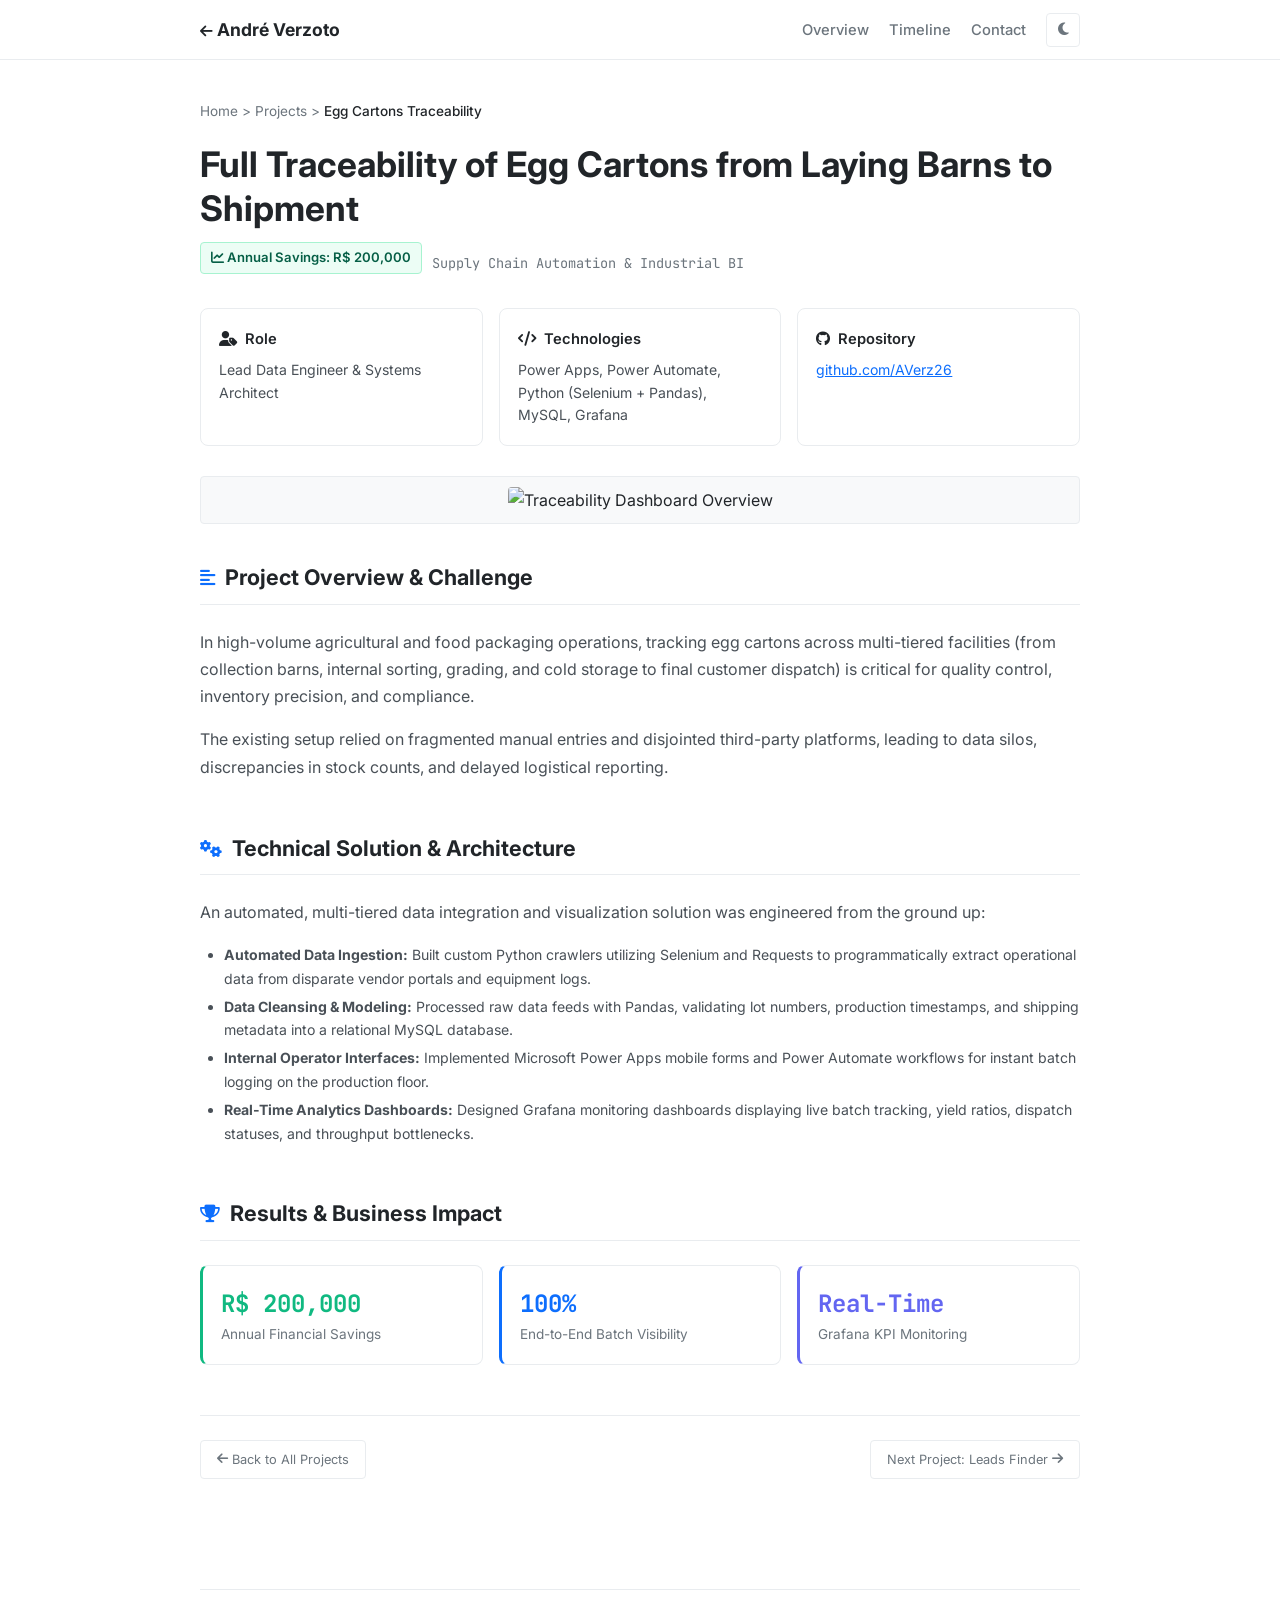
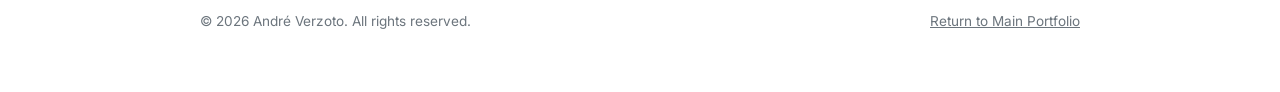
==== projects/egg-carton-traceability.html @ 43ec4550 "Add files via upload" ====
<!DOCTYPE html>
<html lang="en" data-theme="light">
<head>
  <meta charset="UTF-8" />
  <meta name="viewport" content="width=device-width, initial-scale=1.0" />
  
  <title>Egg Cartons Traceability System | André Verzoto</title>
  <meta name="description" content="Case study on the end-to-end supply chain traceability system delivering R$ 200,000 annual savings." />
  <meta name="author" content="André Verzoto" />

  <link rel="preconnect" href="https://fonts.googleapis.com" />
  <link rel="preconnect" href="https://fonts.gstatic.com" crossorigin />
  <link href="https://fonts.googleapis.com/css2?family=Inter:wght@300;400;500;600;700&family=JetBrains+Mono:wght@400;500&display=swap" rel="stylesheet" />
  <link rel="stylesheet" href="https://cdnjs.cloudflare.com/ajax/libs/font-awesome/6.5.1/css/all.min.css" />

  <link rel="stylesheet" href="../style.css" />
</head>
<body>

  <!-- Top Navigation Bar -->
  <nav class="navbar">
    <div class="container nav-inner">
      <a href="../index.html" class="nav-brand">
        <i class="fas fa-arrow-left" style="font-size: 0.9rem;"></i>
        <span>André Verzoto</span>
      </a>

      <ul class="nav-links">
        <li><a href="../index.html" class="nav-link">Overview</a></li>
        <li><a href="../index.html#experience" class="nav-link">Timeline</a></li>
        <li><a href="../index.html#contact" class="nav-link">Contact</a></li>
        <li>
          <button id="theme-toggle" class="theme-toggle-btn" aria-label="Toggle theme" title="Toggle dark/light mode">
            <i class="fas fa-moon"></i>
          </button>
        </li>
      </ul>
    </div>
  </nav>

  <div class="container">

    <article style="padding: 30px 0 60px;">
      
      <!-- Breadcrumb -->
      <div style="font-size: 0.85rem; color: var(--text-muted); margin-bottom: 20px;">
        <a href="../index.html" style="color: inherit; text-decoration: none;">Home</a> &gt; 
        <a href="../index.html#experience" style="color: inherit; text-decoration: none;">Projects</a> &gt; 
        <span style="color: var(--text-main); font-weight: 500;">Egg Cartons Traceability</span>
      </div>

      <!-- Title & Headline -->
      <h1 style="font-size: 2.2rem; font-weight: 700; line-height: 1.25; margin-bottom: 12px; color: var(--text-main);">
        Full Traceability of Egg Cartons from Laying Barns to Shipment
      </h1>

      <div style="display: flex; flex-wrap: wrap; gap: 10px; align-items: center; margin-bottom: 24px;">
        <div class="project-highlight-badge">
          <i class="fas fa-chart-line"></i> Annual Savings: R$ 200,000
        </div>
        <span style="font-size: 0.85rem; color: var(--text-muted); font-family: var(--font-mono);">
          Supply Chain Automation & Industrial BI
        </span>
      </div>

      <!-- Project Metadata Grid -->
      <div class="skills-container" style="margin-bottom: 30px;">
        <div class="skill-box">
          <div class="skill-box-title"><i class="fas fa-user-tag"></i> Role</div>
          <div class="skill-box-desc">Lead Data Engineer & Systems Architect</div>
        </div>
        <div class="skill-box">
          <div class="skill-box-title"><i class="fas fa-code"></i> Technologies</div>
          <div class="skill-box-desc">Power Apps, Power Automate, Python (Selenium + Pandas), MySQL, Grafana</div>
        </div>
        <div class="skill-box">
          <div class="skill-box-title"><i class="fab fa-github"></i> Repository</div>
          <div class="skill-box-desc">
            <a href="https://github.com/AVerz26" target="_blank" rel="noopener noreferrer" style="color: var(--primary-color); text-decoration: underline;">github.com/AVerz26</a>
          </div>
        </div>
      </div>

      <!-- Primary Screenshot -->
      <div class="project-img-container" style="margin-bottom: 36px;">
        <img src="https://raw.githubusercontent.com/AVerz26/AVerz26/main/Captura%20de%20tela%202025-08-26%20163755.png" alt="Traceability Dashboard Overview" class="project-img-preview" />
      </div>

      <!-- Section: Executive Summary -->
      <section class="section">
        <h2 class="section-title"><i class="fas fa-align-left"></i> Project Overview & Challenge</h2>
        <p style="color: var(--text-secondary); line-height: 1.7; margin-bottom: 16px;">
          In high-volume agricultural and food packaging operations, tracking egg cartons across multi-tiered facilities (from collection barns, internal sorting, grading, and cold storage to final customer dispatch) is critical for quality control, inventory precision, and compliance.
        </p>
        <p style="color: var(--text-secondary); line-height: 1.7;">
          The existing setup relied on fragmented manual entries and disjointed third-party platforms, leading to data silos, discrepancies in stock counts, and delayed logistical reporting.
        </p>
      </section>

      <!-- Section: Solution & Architecture -->
      <section class="section">
        <h2 class="section-title"><i class="fas fa-cogs"></i> Technical Solution & Architecture</h2>
        <p style="color: var(--text-secondary); line-height: 1.7; margin-bottom: 16px;">
          An automated, multi-tiered data integration and visualization solution was engineered from the ground up:
        </p>
        <ul class="project-bullets" style="margin-left: 24px; color: var(--text-secondary); line-height: 1.7;">
          <li><strong>Automated Data Ingestion:</strong> Built custom Python crawlers utilizing Selenium and Requests to programmatically extract operational data from disparate vendor portals and equipment logs.</li>
          <li><strong>Data Cleansing & Modeling:</strong> Processed raw data feeds with Pandas, validating lot numbers, production timestamps, and shipping metadata into a relational MySQL database.</li>
          <li><strong>Internal Operator Interfaces:</strong> Implemented Microsoft Power Apps mobile forms and Power Automate workflows for instant batch logging on the production floor.</li>
          <li><strong>Real-Time Analytics Dashboards:</strong> Designed Grafana monitoring dashboards displaying live batch tracking, yield ratios, dispatch statuses, and throughput bottlenecks.</li>
        </ul>
      </section>

      <!-- Section: Measurable Business Impact -->
      <section class="section">
        <h2 class="section-title"><i class="fas fa-trophy"></i> Results & Business Impact</h2>
        <div class="skills-container" style="grid-template-columns: repeat(auto-fit, minmax(200px, 1fr));">
          <div class="skill-box" style="border-left: 3px solid #10b981;">
            <div style="font-size: 1.5rem; font-weight: 700; color: #10b981; font-family: var(--font-mono);">R$ 200,000</div>
            <div style="font-size: 0.85rem; color: var(--text-muted);">Annual Financial Savings</div>
          </div>
          <div class="skill-box" style="border-left: 3px solid var(--primary-color);">
            <div style="font-size: 1.5rem; font-weight: 700; color: var(--primary-color); font-family: var(--font-mono);">100%</div>
            <div style="font-size: 0.85rem; color: var(--text-muted);">End-to-End Batch Visibility</div>
          </div>
          <div class="skill-box" style="border-left: 3px solid #6366f1;">
            <div style="font-size: 1.5rem; font-weight: 700; color: #6366f1; font-family: var(--font-mono);">Real-Time</div>
            <div style="font-size: 0.85rem; color: var(--text-muted);">Grafana KPI Monitoring</div>
          </div>
        </div>
      </section>

      <!-- Navigation Footer Back -->
      <div style="margin-top: 40px; padding-top: 24px; border-top: 1px solid var(--border-color); display: flex; justify-content: space-between; align-items: center;">
        <a href="../index.html#experience" class="unit-link" style="padding: 8px 16px;">
          <i class="fas fa-arrow-left"></i> Back to All Projects
        </a>
        <a href="streamlit-leads-finder.html" class="unit-link" style="padding: 8px 16px;">
          Next Project: Leads Finder <i class="fas fa-arrow-right"></i>
        </a>
      </div>

    </article>

    <!-- Footer -->
    <footer class="footer">
      <div>&copy; 2026 André Verzoto. All rights reserved.</div>
      <div><a href="../index.html" style="color: inherit; text-decoration: underline;">Return to Main Portfolio</a></div>
    </footer>

  </div>

  <div id="toast" class="toast-msg">Email copied</div>

  <script src="../script.js"></script>
</body>
</html>
---- style.css ----
@import url('https://fonts.googleapis.com/css2?family=Inter:wght@300;400;500;600;700&family=JetBrains+Mono:wght@400;500&display=swap');
@import url('https://cdn.jsdelivr.net/gh/jpswalsh/academicons@1/css/academicons.min.css');

:root {
  --font-sans: 'Inter', -apple-system, BlinkMacSystemFont, 'Segoe UI', Roboto, Helvetica, Arial, sans-serif;
  --font-mono: 'JetBrains Mono', monospace;

  /* Modern Clean Light Theme */
  --bg-body: #ffffff;
  --bg-surface: #ffffff;
  --bg-subtle: #f8f9fa;
  --bg-card: #ffffff;
  --border-color: #e9ecef;
  --border-strong: #dee2e6;

  --text-main: #212529;
  --text-muted: #6c757d;
  --text-secondary: #495057;

  --primary-color: #0d6efd;
  --primary-hover: #0b5ed7;
  --badge-bg: #eef2ff;
  --badge-text: #3730a3;
  --badge-border: #e0e7ff;
  --highlight-badge: #ecfdf5;
  --highlight-text: #065f46;
  --highlight-border: #a7f3d0;

  --success-bg: #d1fae5;
  --success-text: #065f46;
  --success-border: #6ee7b7;

  --nav-bg: rgba(255, 255, 255, 0.95);
  --timeline-line: #dee2e6;
  --timeline-dot-border: #495057;
  --timeline-dot-bg: #ffffff;

  --shadow-card: 0 1px 3px rgba(0, 0, 0, 0.06);
  --radius-sm: 4px;
  --radius-md: 8px;
  --radius-lg: 12px;
}

[data-theme="dark"] {
  --bg-body: #121212;
  --bg-surface: #1e1e1e;
  --bg-subtle: #252525;
  --bg-card: #1e1e1e;
  --border-color: #2e2e2e;
  --border-strong: #3e3e3e;

  --text-main: #e0e0e0;
  --text-muted: #9e9e9e;
  --text-secondary: #cccccc;

  --primary-color: #5c93e8;
  --primary-hover: #7baaf7;
  --badge-bg: #1e293b;
  --badge-text: #93c5fd;
  --badge-border: #334155;
  --highlight-badge: #064e3b;
  --highlight-text: #6ee7b7;
  --highlight-border: #047857;

  --success-bg: #064e3b;
  --success-text: #a7f3d0;
  --success-border: #059669;

  --nav-bg: rgba(18, 18, 18, 0.95);
  --timeline-line: #333333;
  --timeline-dot-border: #757575;
  --timeline-dot-bg: #1e1e1e;

  --shadow-card: 0 1px 4px rgba(0, 0, 0, 0.3);
}

/* Reset & Base Setup */
*, *::before, *::after {
  box-sizing: border-box;
  margin: 0;
  padding: 0;
}

html {
  scroll-behavior: smooth;
  font-size: 16px;
}

body {
  font-family: var(--font-sans);
  background-color: var(--bg-body);
  color: var(--text-main);
  line-height: 1.65;
  -webkit-font-smoothing: antialiased;
  padding-top: 70px;
  padding-bottom: 60px;
}

.container {
  width: 100%;
  max-width: 920px;
  margin: 0 auto;
  padding: 0 20px;
}

/* Top Navigation Bar */
.navbar {
  position: fixed;
  top: 0;
  left: 0;
  width: 100%;
  height: 60px;
  background-color: var(--nav-bg);
  border-bottom: 1px solid var(--border-color);
  backdrop-filter: blur(8px);
  -webkit-backdrop-filter: blur(8px);
  z-index: 1000;
}

.nav-inner {
  display: flex;
  justify-content: space-between;
  align-items: center;
  height: 100%;
}

.nav-brand {
  font-weight: 700;
  font-size: 1.1rem;
  color: var(--text-main);
  text-decoration: none;
}

.nav-links {
  display: flex;
  align-items: center;
  list-style: none;
  gap: 20px;
}

.nav-link {
  color: var(--text-muted);
  text-decoration: none;
  font-size: 0.92rem;
  font-weight: 500;
}

.nav-link:hover, .nav-link.active {
  color: var(--text-main);
}

.theme-toggle-btn {
  background: none;
  border: 1px solid var(--border-color);
  color: var(--text-muted);
  width: 34px;
  height: 34px;
  border-radius: var(--radius-sm);
  display: flex;
  align-items: center;
  justify-content: center;
  cursor: pointer;
  font-size: 0.9rem;
}

.theme-toggle-btn:hover {
  color: var(--text-main);
  border-color: var(--border-strong);
}

/* Profile / Hero Section */
.profile-section {
  padding: 40px 0 30px;
  border-bottom: 1px solid var(--border-color);
  margin-bottom: 40px;
}

.profile-layout {
  display: flex;
  align-items: flex-start;
  justify-content: space-between;
  gap: 36px;
}

.profile-text {
  flex: 1;
}

.profile-name {
  font-size: 2.2rem;
  font-weight: 700;
  color: var(--text-main);
  line-height: 1.2;
  margin-bottom: 6px;
}

.profile-headline {
  font-size: 1.05rem;
  color: var(--text-muted);
  font-weight: 500;
  margin-bottom: 18px;
}

.profile-bio {
  font-size: 0.98rem;
  color: var(--text-secondary);
  line-height: 1.7;
  margin-bottom: 22px;
}

.profile-sidebar {
  display: flex;
  flex-direction: column;
  align-items: center;
  width: 160px;
  flex-shrink: 0;
}

.profile-avatar {
  width: 130px;
  height: 130px;
  border-radius: 50%;
  object-fit: cover;
  border: 2px solid var(--border-color);
  background-color: var(--bg-subtle);
  margin-bottom: 14px;
  aspect-ratio: 1 / 1;
}

.social-icons-row {
  display: flex;
  flex-wrap: wrap;
  gap: 8px;
  justify-content: center;
}

.social-icon-btn {
  width: 32px;
  height: 32px;
  border-radius: var(--radius-sm);
  background: var(--bg-subtle);
  border: 1px solid var(--border-color);
  color: var(--text-secondary);
  display: flex;
  align-items: center;
  justify-content: center;
  text-decoration: none;
  font-size: 0.95rem;
}

.social-icon-btn:hover {
  color: var(--primary-color);
  border-color: var(--primary-color);
}

/* Quick Info Badges */
.quick-info-list {
  display: flex;
  flex-wrap: wrap;
  gap: 16px;
  font-size: 0.9rem;
  color: var(--text-muted);
}

.quick-info-item {
  display: inline-flex;
  align-items: center;
  gap: 6px;
}

.quick-info-item a {
  color: var(--text-secondary);
  text-decoration: none;
  font-weight: 500;
}

.quick-info-item a:hover {
  color: var(--primary-color);
  text-decoration: underline;
}

/* Section Common Styling */
.section {
  margin-bottom: 50px;
}

.section-title {
  font-size: 1.35rem;
  font-weight: 700;
  color: var(--text-main);
  margin-bottom: 24px;
  padding-bottom: 8px;
  border-bottom: 1px solid var(--border-color);
  display: flex;
  align-items: center;
  gap: 10px;
}

.section-title i {
  font-size: 1.1rem;
  color: var(--primary-color);
}

/* Timeline Components */
.timeline-container {
  position: relative;
  padding-left: 28px;
}

.timeline-container::before {
  content: '';
  position: absolute;
  top: 8px;
  bottom: 8px;
  left: 6px;
  width: 2px;
  background-color: var(--timeline-line);
}

.timeline-entry {
  position: relative;
  margin-bottom: 40px;
}

.timeline-entry:last-child {
  margin-bottom: 0;
}

.timeline-marker {
  position: absolute;
  left: -28px;
  top: 6px;
  width: 14px;
  height: 14px;
  border-radius: 50%;
  background-color: var(--timeline-dot-bg);
  border: 2.5px solid var(--timeline-dot-border);
}

.timeline-entry:hover .timeline-marker {
  border-color: var(--primary-color);
  background-color: var(--primary-color);
}

.timeline-header {
  display: flex;
  justify-content: space-between;
  align-items: baseline;
  flex-wrap: wrap;
  gap: 8px;
  margin-bottom: 3px;
}

.timeline-role {
  font-size: 1.15rem;
  font-weight: 600;
  color: var(--text-main);
}

.timeline-date {
  font-family: var(--font-mono);
  font-size: 0.84rem;
  color: var(--text-muted);
  background: var(--bg-subtle);
  padding: 2px 8px;
  border-radius: var(--radius-sm);
  border: 1px solid var(--border-color);
}

.timeline-org {
  font-size: 0.95rem;
  font-weight: 600;
  color: var(--primary-color);
  margin-bottom: 8px;
}

.timeline-description {
  font-size: 0.94rem;
  color: var(--text-secondary);
  line-height: 1.65;
  margin-bottom: 16px;
}

/* Nested Expandable Project Cards Inside Timeline */
.linked-projects-card {
  background-color: var(--bg-subtle);
  border: 1px solid var(--border-color);
  border-radius: var(--radius-md);
  padding: 16px;
  margin-top: 14px;
}

.linked-projects-header {
  font-size: 0.82rem;
  font-weight: 700;
  text-transform: uppercase;
  letter-spacing: 0.04em;
  color: var(--text-muted);
  margin-bottom: 12px;
  display: flex;
  align-items: center;
  justify-content: space-between;
}

.accordion-help-text {
  font-size: 0.76rem;
  font-weight: 400;
  text-transform: none;
  color: var(--text-muted);
}

/* Expandable Details / Accordion Styles */
.project-accordion {
  border: 1px solid var(--border-color);
  background: var(--bg-card);
  border-radius: var(--radius-md);
  margin-bottom: 12px;
  overflow: hidden;
  transition: border-color 0.2s;
}

.project-accordion:last-child {
  margin-bottom: 0;
}

.project-accordion[open] {
  border-color: var(--border-strong);
}

.project-accordion-summary {
  list-style: none;
  display: flex;
  justify-content: space-between;
  align-items: center;
  padding: 12px 16px;
  cursor: pointer;
  background-color: var(--bg-surface);
  user-select: none;
}

.project-accordion-summary::-webkit-details-marker {
  display: none;
}

.project-accordion-summary:hover {
  background-color: var(--bg-subtle);
}

.accordion-title-left {
  display: flex;
  align-items: center;
  gap: 10px;
  flex: 1;
}

.accordion-project-name {
  font-size: 0.98rem;
  font-weight: 600;
  color: var(--text-main);
}

.accordion-title-right {
  display: flex;
  align-items: center;
  gap: 10px;
}

.accordion-icon {
  font-size: 0.85rem;
  color: var(--text-muted);
  transition: transform 0.2s ease;
}

.project-accordion[open] .accordion-icon {
  transform: rotate(180deg);
  color: var(--primary-color);
}

.project-accordion-body {
  padding: 16px;
  border-top: 1px solid var(--border-color);
  background-color: var(--bg-card);
}

.unit-link {
  font-size: 0.8rem;
  color: var(--text-muted);
  text-decoration: none;
  display: inline-flex;
  align-items: center;
  gap: 4px;
  border: 1px solid var(--border-color);
  background: var(--bg-surface);
  padding: 3px 8px;
  border-radius: var(--radius-sm);
}

.unit-link:hover {
  color: var(--primary-color);
  border-color: var(--primary-color);
}

.project-highlight-badge {
  display: inline-block;
  font-size: 0.82rem;
  font-weight: 600;
  background-color: var(--highlight-badge);
  color: var(--highlight-text);
  border: 1px solid var(--highlight-border);
  padding: 4px 10px;
  border-radius: var(--radius-sm);
  margin-bottom: 10px;
}

.project-unit-desc {
  font-size: 0.9rem;
  color: var(--text-secondary);
  line-height: 1.6;
  margin-bottom: 10px;
}

.project-bullets {
  margin-left: 20px;
  font-size: 0.88rem;
  color: var(--text-secondary);
  margin-bottom: 12px;
}

.project-bullets li {
  margin-bottom: 4px;
}

/* Image Container - Undistorted, centered, natural ratio */
.project-img-container {
  width: 100%;
  background: var(--bg-subtle);
  border: 1px solid var(--border-color);
  border-radius: var(--radius-sm);
  padding: 10px;
  margin: 12px 0 14px;
  display: flex;
  justify-content: center;
  align-items: center;
}

.project-img-preview {
  max-width: 100%;
  width: auto;
  height: auto;
  max-height: 420px;
  object-fit: contain;
  border-radius: 4px;
  display: block;
}

.tag-list {
  display: flex;
  flex-wrap: wrap;
  gap: 6px;
}

.tag-badge {
  font-size: 0.75rem;
  font-family: var(--font-mono);
  background-color: var(--badge-bg);
  color: var(--badge-text);
  border: 1px solid var(--badge-border);
  padding: 2px 7px;
  border-radius: var(--radius-sm);
}

/* Skills Grid */
.skills-container {
  display: grid;
  grid-template-columns: repeat(auto-fit, minmax(250px, 1fr));
  gap: 16px;
}

.skill-box {
  background: var(--bg-card);
  border: 1px solid var(--border-color);
  border-radius: var(--radius-md);
  padding: 18px;
}

.skill-box-title {
  font-size: 0.92rem;
  font-weight: 600;
  color: var(--text-main);
  margin-bottom: 8px;
  display: flex;
  align-items: center;
  gap: 8px;
}

.skill-box-desc {
  font-size: 0.88rem;
  color: var(--text-secondary);
  line-height: 1.6;
}

/* Contact & Message Form */
.contact-section-card {
  background: var(--bg-card);
  border: 1px solid var(--border-color);
  border-radius: var(--radius-md);
  padding: 26px;
}

.contact-direct-box {
  display: flex;
  align-items: center;
  justify-content: space-between;
  flex-wrap: wrap;
  gap: 12px;
  background: var(--bg-subtle);
  border: 1px solid var(--border-color);
  padding: 12px 18px;
  border-radius: var(--radius-md);
  margin-bottom: 22px;
}

.email-display {
  display: inline-flex;
  align-items: center;
  gap: 10px;
  font-family: var(--font-mono);
  font-size: 0.95rem;
  color: var(--text-main);
}

.copy-btn {
  background: var(--bg-surface);
  border: 1px solid var(--border-color);
  color: var(--text-muted);
  padding: 6px 12px;
  border-radius: var(--radius-sm);
  font-size: 0.85rem;
  cursor: pointer;
  display: inline-flex;
  align-items: center;
  gap: 6px;
}

.copy-btn:hover {
  color: var(--text-main);
  border-color: var(--border-strong);
}

.contact-form {
  display: flex;
  flex-direction: column;
  gap: 16px;
}

.form-row {
  display: grid;
  grid-template-columns: 1fr 1fr;
  gap: 14px;
}

.form-group {
  display: flex;
  flex-direction: column;
  gap: 6px;
}

.form-label {
  font-size: 0.85rem;
  font-weight: 600;
  color: var(--text-main);
}

.form-control {
  font-family: var(--font-sans);
  font-size: 0.92rem;
  padding: 10px 12px;
  border: 1px solid var(--border-color);
  border-radius: var(--radius-sm);
  background-color: var(--bg-body);
  color: var(--text-main);
}

.form-control:focus {
  outline: none;
  border-color: var(--primary-color);
  box-shadow: 0 0 0 2px rgba(13, 110, 253, 0.15);
}

textarea.form-control {
  min-height: 120px;
  resize: vertical;
}

.submit-btn {
  align-self: flex-start;
  background-color: var(--primary-color);
  color: #ffffff;
  border: none;
  border-radius: var(--radius-sm);
  padding: 11px 24px;
  font-size: 0.92rem;
  font-weight: 600;
  cursor: pointer;
  display: inline-flex;
  align-items: center;
  gap: 8px;
}

.submit-btn:hover {
  background-color: var(--primary-hover);
}

.submit-btn:disabled {
  opacity: 0.7;
  cursor: not-allowed;
}

/* Status message box inside form */
.form-status-alert {
  padding: 12px 16px;
  border-radius: var(--radius-sm);
  font-size: 0.9rem;
  display: none;
  margin-top: 4px;
}

.form-status-alert.success {
  display: block;
  background-color: var(--success-bg);
  color: var(--success-text);
  border: 1px solid var(--success-border);
}

.form-status-alert.error {
  display: block;
  background-color: #fee2e2;
  color: #991b1b;
  border: 1px solid #f87171;
}

/* Footer */
.footer {
  margin-top: 50px;
  padding-top: 20px;
  border-top: 1px solid var(--border-color);
  display: flex;
  justify-content: space-between;
  align-items: center;
  font-size: 0.85rem;
  color: var(--text-muted);
  flex-wrap: wrap;
  gap: 10px;
}

/* Toast Message */
.toast-msg {
  position: fixed;
  bottom: 20px;
  right: 20px;
  background-color: #212529;
  color: #ffffff;
  padding: 8px 16px;
  border-radius: var(--radius-sm);
  font-size: 0.85rem;
  box-shadow: 0 4px 12px rgba(0,0,0,0.15);
  transform: translateY(60px);
  opacity: 0;
  transition: all 0.2s ease-in-out;
  z-index: 2000;
}

.toast-msg.show {
  transform: translateY(0);
  opacity: 1;
}

@media (max-width: 768px) {
  .profile-layout {
    flex-direction: column-reverse;
    align-items: center;
    text-align: center;
    gap: 20px;
  }
  .quick-info-list {
    justify-content: center;
  }
  .form-row {
    grid-template-columns: 1fr;
  }
  .nav-links {
    gap: 12px;
  }
  .submit-btn {
    width: 100%;
    justify-content: center;
  }
  .project-accordion-summary {
    flex-direction: column;
    align-items: flex-start;
    gap: 8px;
  }
  .accordion-title-right {
    align-self: flex-end;
  }
}
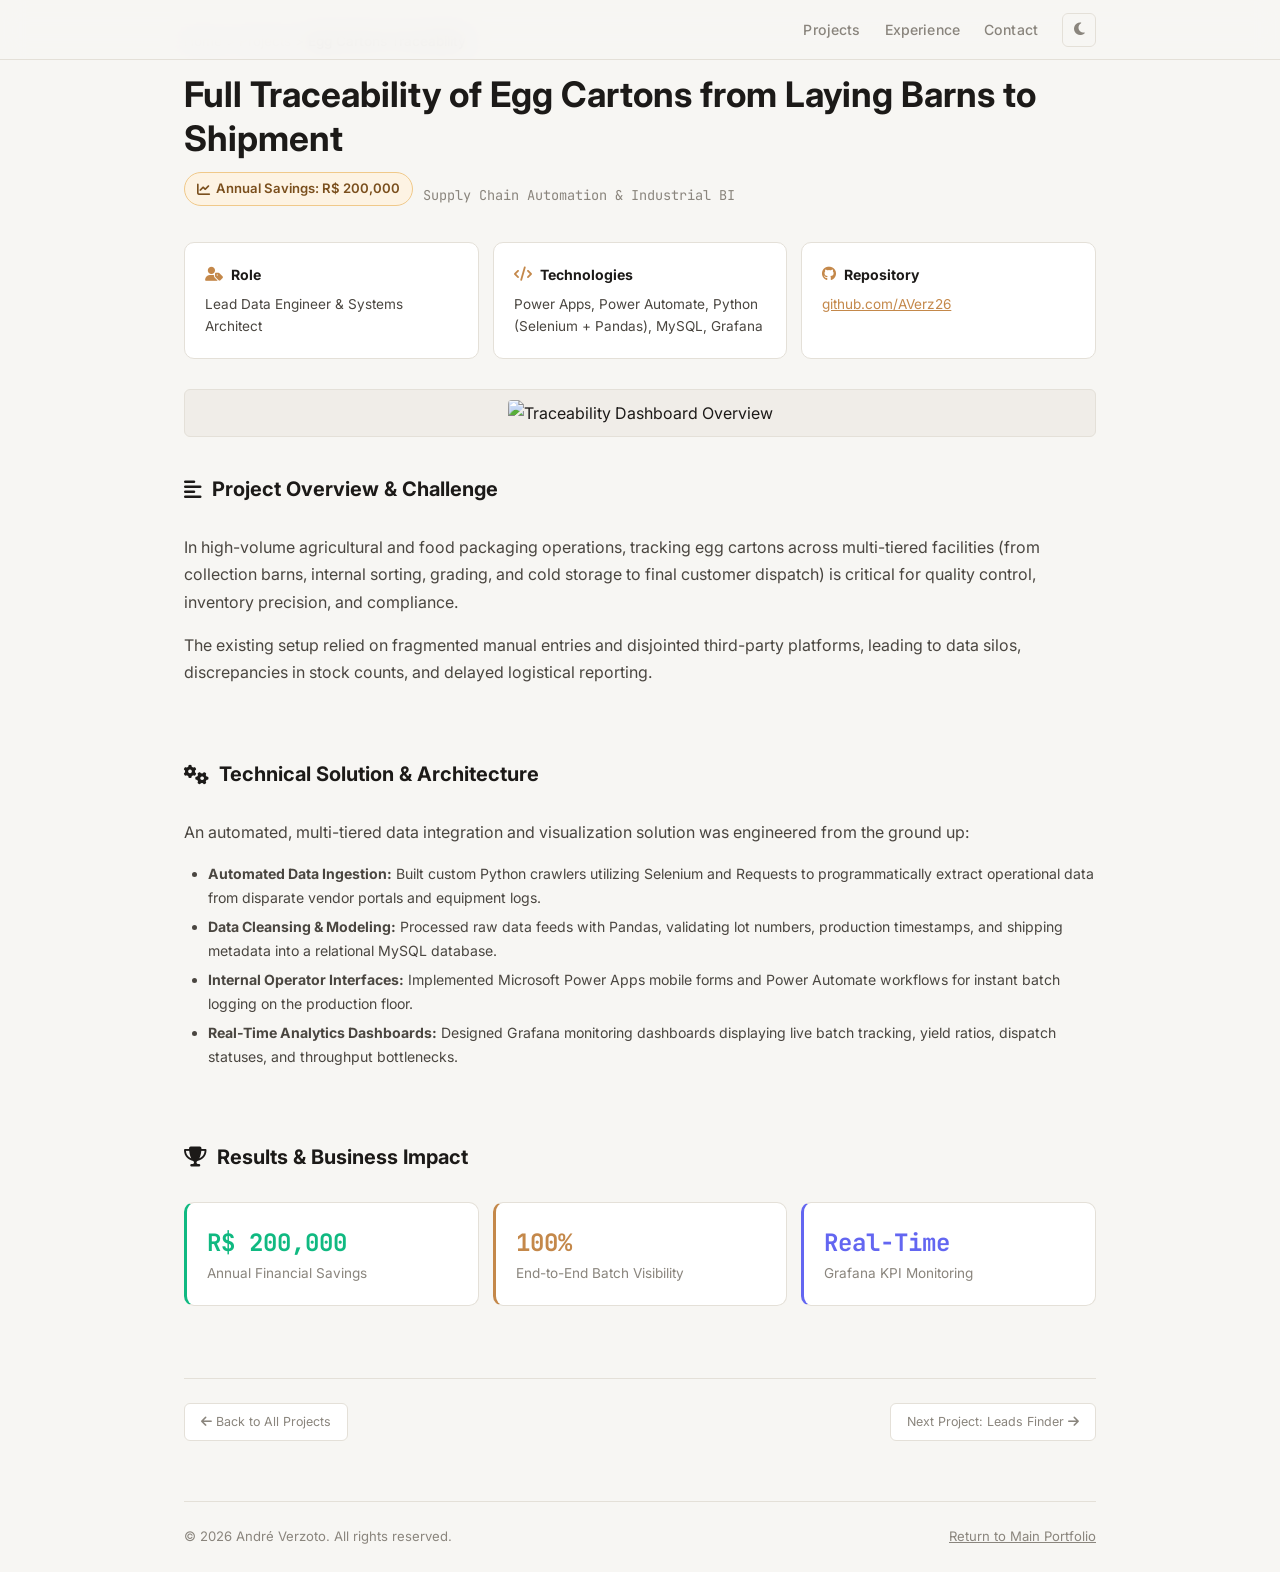
==== commit 2911c693: "Add files via upload" ====
--- a/projects/egg-carton-traceability.html
+++ b/projects/egg-carton-traceability.html
@@ -10,7 +10,7 @@
 
   <link rel="preconnect" href="https://fonts.googleapis.com" />
   <link rel="preconnect" href="https://fonts.gstatic.com" crossorigin />
-  <link href="https://fonts.googleapis.com/css2?family=Inter:wght@300;400;500;600;700&family=JetBrains+Mono:wght@400;500&display=swap" rel="stylesheet" />
+  <link href="https://fonts.googleapis.com/css2?family=Inter:ital,wght@0,300;0,400;0,500;0,600;0,700;0,800;1,400&family=JetBrains+Mono:wght@400;500&family=Syne:wght@700;800&display=swap" rel="stylesheet" />
   <link rel="stylesheet" href="https://cdnjs.cloudflare.com/ajax/libs/font-awesome/6.5.1/css/all.min.css" />
 
   <link rel="stylesheet" href="../style.css" />
@@ -20,14 +20,10 @@
   <!-- Top Navigation Bar -->
   <nav class="navbar">
     <div class="container nav-inner">
-      <a href="../index.html" class="nav-brand">
-        <i class="fas fa-arrow-left" style="font-size: 0.9rem;"></i>
-        <span>André Verzoto</span>
-      </a>
 
       <ul class="nav-links">
-        <li><a href="../index.html" class="nav-link">Overview</a></li>
-        <li><a href="../index.html#experience" class="nav-link">Timeline</a></li>
+        <li><a href="../index.html#projects" class="nav-link">Projects</a></li>
+        <li><a href="../index.html#experience" class="nav-link">Experience</a></li>
         <li><a href="../index.html#contact" class="nav-link">Contact</a></li>
         <li>
           <button id="theme-toggle" class="theme-toggle-btn" aria-label="Toggle theme" title="Toggle dark/light mode">
@@ -132,7 +128,7 @@
 
       <!-- Navigation Footer Back -->
       <div style="margin-top: 40px; padding-top: 24px; border-top: 1px solid var(--border-color); display: flex; justify-content: space-between; align-items: center;">
-        <a href="../index.html#experience" class="unit-link" style="padding: 8px 16px;">
+        <a href="../index.html#projects" class="unit-link" style="padding: 8px 16px;">
           <i class="fas fa-arrow-left"></i> Back to All Projects
         </a>
         <a href="streamlit-leads-finder.html" class="unit-link" style="padding: 8px 16px;">
--- a/style.css
+++ b/style.css
@@ -1,90 +1,119 @@
-@import url('https://fonts.googleapis.com/css2?family=Inter:wght@300;400;500;600;700&family=JetBrains+Mono:wght@400;500&display=swap');
-@import url('https://cdn.jsdelivr.net/gh/jpswalsh/academicons@1/css/academicons.min.css');
-
+@import url('https://fonts.googleapis.com/css2?family=Inter:ital,wght@0,300;0,400;0,500;0,600;0,700;0,800;1,400&family=JetBrains+Mono:wght@400;500&family=Syne:wght@700;800&display=swap');
+
+/* ============================================================
+   DESIGN TOKENS
+   ============================================================ */
 :root {
-  --font-sans: 'Inter', -apple-system, BlinkMacSystemFont, 'Segoe UI', Roboto, Helvetica, Arial, sans-serif;
+  --font-sans: 'Inter', -apple-system, BlinkMacSystemFont, 'Segoe UI', sans-serif;
+  --font-display: 'Syne', sans-serif;
   --font-mono: 'JetBrains Mono', monospace;
 
-  /* Modern Clean Light Theme */
-  --bg-body: #ffffff;
+  /* Unique palette — warm slate + copper accent */
+  --bg-body:    #f7f6f3;
   --bg-surface: #ffffff;
-  --bg-subtle: #f8f9fa;
-  --bg-card: #ffffff;
-  --border-color: #e9ecef;
-  --border-strong: #dee2e6;
-
-  --text-main: #212529;
-  --text-muted: #6c757d;
-  --text-secondary: #495057;
-
-  --primary-color: #0d6efd;
-  --primary-hover: #0b5ed7;
-  --badge-bg: #eef2ff;
-  --badge-text: #3730a3;
-  --badge-border: #e0e7ff;
-  --highlight-badge: #ecfdf5;
-  --highlight-text: #065f46;
-  --highlight-border: #a7f3d0;
-
-  --success-bg: #d1fae5;
-  --success-text: #065f46;
-  --success-border: #6ee7b7;
-
-  --nav-bg: rgba(255, 255, 255, 0.95);
-  --timeline-line: #dee2e6;
-  --timeline-dot-border: #495057;
+  --bg-card:    #ffffff;
+  --bg-subtle:  #f0ede8;
+  --bg-hero:    #1a1917;
+
+  --border-color:  #e4e0d8;
+  --border-strong: #cdc8be;
+
+  --text-main:      #1c1a18;
+  --text-secondary: #4a4640;
+  --text-muted:     #8a857d;
+  --text-hero:      #f0efed;
+  --text-hero-muted:#8d939d;
+
+  /* Accent — copper/amber, sophisticated & unique */
+  --accent:        #c4884a;
+  --accent-light:  #e8b87a;
+  --accent-dim:    rgba(196, 136, 74, 0.12);
+  --accent-border: rgba(196, 136, 74, 0.35);
+
+  --primary-color: #c4884a;
+  --primary-hover: #b07340;
+
+  --badge-bg:     #f0ede8;
+  --badge-text:   #4a4640;
+  --badge-border: #ddd9d0;
+
+  --highlight-badge:  #fdf3e3;
+  --highlight-text:   #7a4f1d;
+  --highlight-border: #f0c98a;
+
+  --success-bg:     #ecfdf5;
+  --success-text:   #065f46;
+  --success-border: #a7f3d0;
+
+  --nav-bg:       rgba(247, 246, 243, 0.92);
+  --timeline-line: #ddd9d0;
+  --timeline-dot-border: #8a857d;
   --timeline-dot-bg: #ffffff;
 
-  --shadow-card: 0 1px 3px rgba(0, 0, 0, 0.06);
-  --radius-sm: 4px;
-  --radius-md: 8px;
-  --radius-lg: 12px;
+  --shadow-sm:   0 1px 3px rgba(28, 26, 24, 0.06);
+  --shadow-card: 0 2px 8px rgba(28, 26, 24, 0.08), 0 0 0 1px rgba(28, 26, 24, 0.04);
+  --shadow-hover: 0 8px 28px rgba(28, 26, 24, 0.12), 0 0 0 1px rgba(196, 136, 74, 0.2);
+
+  --radius-sm: 6px;
+  --radius-md: 10px;
+  --radius-lg: 16px;
+  --radius-xl: 24px;
+
+  --transition: 0.2s ease;
 }
 
 [data-theme="dark"] {
-  --bg-body: #121212;
-  --bg-surface: #1e1e1e;
-  --bg-subtle: #252525;
-  --bg-card: #1e1e1e;
-  --border-color: #2e2e2e;
-  --border-strong: #3e3e3e;
-
-  --text-main: #e0e0e0;
-  --text-muted: #9e9e9e;
-  --text-secondary: #cccccc;
-
-  --primary-color: #5c93e8;
-  --primary-hover: #7baaf7;
-  --badge-bg: #1e293b;
-  --badge-text: #93c5fd;
-  --badge-border: #334155;
-  --highlight-badge: #064e3b;
-  --highlight-text: #6ee7b7;
-  --highlight-border: #047857;
-
-  --success-bg: #064e3b;
-  --success-text: #a7f3d0;
+  --bg-body:    #131211;
+  --bg-surface: #1c1a17;
+  --bg-card:    #1c1a17;
+  --bg-subtle:  #242220;
+  --bg-hero:    #0e0d0c;
+
+  --border-color:  #2c2a27;
+  --border-strong: #3d3a35;
+
+  --text-main:      #f0ece4;
+  --text-secondary: #b8b0a5;
+  --text-muted:     #706860;
+  --text-hero:      #ededeb;
+  --text-hero-muted:#8d939d;
+
+  --accent:        #d9a06a;
+  --accent-light:  #e8c090;
+  --accent-dim:    rgba(217, 160, 106, 0.12);
+  --accent-border: rgba(217, 160, 106, 0.3);
+
+  --primary-color: #d9a06a;
+  --primary-hover: #c4884a;
+
+  --badge-bg:     #242220;
+  --badge-text:   #b8b0a5;
+  --badge-border: #3d3a35;
+
+  --highlight-badge:  #2a1f0e;
+  --highlight-text:   #e8c090;
+  --highlight-border: #5a3d1a;
+
+  --success-bg:     #072a1b;
+  --success-text:   #a7f3d0;
   --success-border: #059669;
 
-  --nav-bg: rgba(18, 18, 18, 0.95);
-  --timeline-line: #333333;
-  --timeline-dot-border: #757575;
-  --timeline-dot-bg: #1e1e1e;
-
-  --shadow-card: 0 1px 4px rgba(0, 0, 0, 0.3);
-}
-
-/* Reset & Base Setup */
-*, *::before, *::after {
-  box-sizing: border-box;
-  margin: 0;
-  padding: 0;
-}
-
-html {
-  scroll-behavior: smooth;
-  font-size: 16px;
-}
+  --nav-bg:       rgba(19, 18, 17, 0.92);
+  --timeline-line: #2c2a27;
+  --timeline-dot-border: #5a554e;
+  --timeline-dot-bg: #1c1a17;
+
+  --shadow-sm:   0 1px 3px rgba(0,0,0,0.25);
+  --shadow-card: 0 2px 8px rgba(0,0,0,0.3), 0 0 0 1px rgba(255,255,255,0.04);
+  --shadow-hover: 0 8px 28px rgba(0,0,0,0.4), 0 0 0 1px rgba(217, 160, 106, 0.2);
+}
+
+/* ============================================================
+   RESET & BASE
+   ============================================================ */
+*, *::before, *::after { box-sizing: border-box; margin: 0; padding: 0; }
+
+html { scroll-behavior: smooth; font-size: 16px; }
 
 body {
   font-family: var(--font-sans);
@@ -92,254 +121,513 @@
   color: var(--text-main);
   line-height: 1.65;
   -webkit-font-smoothing: antialiased;
-  padding-top: 70px;
-  padding-bottom: 60px;
+  -moz-osx-font-smoothing: grayscale;
 }
 
 .container {
   width: 100%;
-  max-width: 920px;
+  max-width: 960px;
   margin: 0 auto;
-  padding: 0 20px;
-}
-
-/* Top Navigation Bar */
+  padding: 0 24px;
+}
+
+/* ============================================================
+   NAVBAR
+   ============================================================ */
 .navbar {
   position: fixed;
-  top: 0;
-  left: 0;
+  top: 0; left: 0;
   width: 100%;
   height: 60px;
   background-color: var(--nav-bg);
   border-bottom: 1px solid var(--border-color);
-  backdrop-filter: blur(8px);
-  -webkit-backdrop-filter: blur(8px);
+  backdrop-filter: blur(12px);
+  -webkit-backdrop-filter: blur(12px);
   z-index: 1000;
+  transition: background-color var(--transition), border-color var(--transition);
 }
 
 .nav-inner {
   display: flex;
-  justify-content: space-between;
+  justify-content: flex-end;
   align-items: center;
   height: 100%;
 }
 
 .nav-brand {
+  font-family: var(--font-display);
   font-weight: 700;
-  font-size: 1.1rem;
+  font-size: 1.05rem;
   color: var(--text-main);
   text-decoration: none;
+  letter-spacing: -0.02em;
+  display: flex;
+  align-items: center;
+  gap: 6px;
+}
+
+.nav-brand-dot {
+  width: 6px; height: 6px;
+  border-radius: 50%;
+  background: var(--accent);
+  display: inline-block;
 }
 
 .nav-links {
   display: flex;
   align-items: center;
   list-style: none;
-  gap: 20px;
+  gap: 24px;
 }
 
 .nav-link {
   color: var(--text-muted);
   text-decoration: none;
-  font-size: 0.92rem;
+  font-size: 0.88rem;
   font-weight: 500;
-}
-
-.nav-link:hover, .nav-link.active {
+  letter-spacing: 0.01em;
+  transition: color var(--transition);
+  position: relative;
+}
+
+.nav-link::after {
+  content: '';
+  position: absolute;
+  bottom: -2px; left: 0;
+  width: 0; height: 1px;
+  background: var(--accent);
+  transition: width var(--transition);
+}
+
+.nav-link:hover,
+.nav-link.active {
   color: var(--text-main);
+}
+
+.nav-link:hover::after,
+.nav-link.active::after {
+  width: 100%;
 }
 
 .theme-toggle-btn {
   background: none;
   border: 1px solid var(--border-color);
   color: var(--text-muted);
-  width: 34px;
-  height: 34px;
+  width: 34px; height: 34px;
   border-radius: var(--radius-sm);
-  display: flex;
-  align-items: center;
-  justify-content: center;
+  display: flex; align-items: center; justify-content: center;
   cursor: pointer;
   font-size: 0.9rem;
+  transition: color var(--transition), border-color var(--transition);
 }
 
 .theme-toggle-btn:hover {
+  color: var(--accent);
+  border-color: var(--accent-border);
+}
+
+/* ============================================================
+   HERO / PROFILE HEADER — clean, light, formal
+   ============================================================ */
+.hero-section {
+  background-color: var(--bg-surface);
+  border-bottom: 1px solid var(--border-color);
+  padding: 60px 0 52px;
+}
+
+.hero-inner {
+  display: flex;
+  align-items: center;
+  justify-content: space-between;
+  gap: 48px;
+}
+
+/* Left: text block */
+.hero-text {
+  flex: 1;
+  min-width: 0;
+}
+
+/* Eyebrow label */
+.hero-eyebrow {
+  font-family: var(--font-mono);
+  font-size: 0.76rem;
+  color: var(--text-muted);
+  letter-spacing: 0.06em;
+  text-transform: uppercase;
+  margin-bottom: 10px;
+}
+
+/* Name */
+.hero-name {
+  font-size: clamp(1.9rem, 3.5vw, 2.6rem);
+  font-weight: 700;
   color: var(--text-main);
-  border-color: var(--border-strong);
-}
-
-/* Profile / Hero Section */
-.profile-section {
-  padding: 40px 0 30px;
-  border-bottom: 1px solid var(--border-color);
-  margin-bottom: 40px;
-}
-
-.profile-layout {
+  line-height: 1.15;
+  letter-spacing: -0.02em;
+  margin-bottom: 10px;
+}
+
+/* Headline row with typing role */
+.hero-headline {
+  font-size: 1rem;
+  font-weight: 500;
+  color: var(--text-secondary);
+  margin-bottom: 18px;
+  display: flex;
+  align-items: center;
+  gap: 0;
+  flex-wrap: wrap;
+}
+
+#typing-text {
+  color: var(--accent);
+  font-weight: 600;
+}
+
+/* Bio paragraph */
+.hero-bio {
+  font-size: 0.93rem;
+  color: var(--text-secondary);
+  line-height: 1.72;
+  max-width: 560px;
+  margin-bottom: 26px;
+}
+
+.hero-bio strong {
+  color: var(--text-main);
+  font-weight: 600;
+}
+
+/* CTA buttons */
+.hero-cta-group {
+  display: flex;
+  gap: 10px;
+  flex-wrap: wrap;
+  margin-bottom: 26px;
+}
+
+.btn-primary {
+  display: inline-flex;
+  align-items: center;
+  gap: 7px;
+  padding: 10px 22px;
+  background: var(--accent);
+  color: #fff;
+  font-size: 0.875rem;
+  font-weight: 600;
+  border: none;
+  border-radius: var(--radius-md);
+  cursor: pointer;
+  text-decoration: none;
+  letter-spacing: 0.01em;
+  transition: background var(--transition), transform var(--transition);
+}
+
+.btn-primary:hover {
+  background: var(--primary-hover);
+  transform: translateY(-1px);
+}
+
+.btn-secondary {
+  display: inline-flex;
+  align-items: center;
+  gap: 7px;
+  padding: 10px 22px;
+  background: transparent;
+  color: var(--text-secondary);
+  font-size: 0.875rem;
+  font-weight: 500;
+  border: 1px solid var(--border-strong);
+  border-radius: var(--radius-md);
+  cursor: pointer;
+  text-decoration: none;
+  letter-spacing: 0.01em;
+  transition: all var(--transition);
+}
+
+.btn-secondary:hover {
+  border-color: var(--accent);
+  color: var(--accent);
+  background: var(--accent-dim);
+}
+
+/* Contact / social links row */
+.hero-contacts {
+  display: flex;
+  flex-wrap: wrap;
+  gap: 6px 20px;
+  font-size: 0.84rem;
+}
+
+.hero-contact-link {
+  display: inline-flex;
+  align-items: center;
+  gap: 6px;
+  color: var(--text-muted);
+  text-decoration: none;
+  transition: color var(--transition);
+}
+
+.hero-contact-link i {
+  font-size: 0.8rem;
+  color: var(--accent);
+}
+
+.hero-contact-link:hover {
+  color: var(--accent);
+}
+
+/* Typing cursor */
+.typing-cursor {
+  display: inline-block;
+  width: 1.5px;
+  height: 0.95em;
+  background: var(--accent);
+  margin-left: 1px;
+  vertical-align: middle;
+  animation: blink 1s step-end infinite;
+}
+
+@keyframes blink {
+  0%, 100% { opacity: 1; }
+  50%       { opacity: 0; }
+}
+
+/* Right: avatar */
+.hero-avatar-wrap {
+  flex-shrink: 0;
+}
+
+.hero-avatar {
+  width: 160px;
+  height: 160px;
+  border-radius: 50%;
+  object-fit: cover;
+  border: 3px solid var(--border-color);
+  background: var(--bg-subtle);
+  display: block;
+  box-shadow: var(--shadow-card);
+}
+
+
+
+/* ============================================================
+   MAIN CONTENT WRAPPER (below hero)
+   ============================================================ */
+.main-wrapper {
+  padding-top: 80px;
+  padding-bottom: 80px;
+}
+
+/* ============================================================
+   SECTION COMMON
+   ============================================================ */
+.section {
+  margin-bottom: 72px;
+}
+
+.section-title {
+  font-size: 1.25rem;
+  font-weight: 700;
+  color: var(--text-main);
+  margin-bottom: 28px;
+  display: flex;
+  align-items: center;
+  gap: 10px;
+}
+
+.section-title-line {
+  flex: 1;
+  height: 1px;
+  background: var(--border-color);
+}
+
+.section-label {
+  font-family: var(--font-mono);
+  font-size: 0.72rem;
+  color: var(--accent);
+  letter-spacing: 0.12em;
+  text-transform: uppercase;
+  margin-bottom: 8px;
+}
+
+/* Fade-in animation for sections */
+.fade-in {
+  opacity: 0;
+  transform: translateY(20px);
+  transition: opacity 0.5s ease, transform 0.5s ease;
+}
+
+.fade-in.visible {
+  opacity: 1;
+  transform: translateY(0);
+}
+
+/* ============================================================
+   PROJECT CARDS GRID
+   ============================================================ */
+.projects-grid {
+  display: grid;
+  grid-template-columns: repeat(2, 1fr);
+  gap: 18px;
+}
+
+.project-card {
+  background: var(--bg-card);
+  border: 1px solid var(--border-color);
+  border-radius: var(--radius-lg);
+  padding: 24px;
+  text-decoration: none;
+  color: inherit;
+  display: flex;
+  flex-direction: column;
+  gap: 14px;
+  box-shadow: var(--shadow-card);
+  transition: box-shadow var(--transition), border-color var(--transition), transform var(--transition);
+  cursor: pointer;
+  position: relative;
+  overflow: hidden;
+}
+
+.project-card::before {
+  content: '';
+  position: absolute;
+  top: 0; left: 0;
+  width: 3px; height: 0;
+  background: var(--accent);
+  border-radius: 0 0 3px 0;
+  transition: height 0.3s ease;
+}
+
+.project-card:hover {
+  box-shadow: var(--shadow-hover);
+  border-color: var(--accent-border);
+  transform: translateY(-2px);
+}
+
+.project-card:hover::before {
+  height: 100%;
+}
+
+.project-card-header {
   display: flex;
   align-items: flex-start;
   justify-content: space-between;
-  gap: 36px;
-}
-
-.profile-text {
-  flex: 1;
-}
-
-.profile-name {
-  font-size: 2.2rem;
+  gap: 12px;
+}
+
+.project-card-icon {
+  width: 42px; height: 42px;
+  border-radius: var(--radius-md);
+  background: var(--accent-dim);
+  border: 1px solid var(--accent-border);
+  display: flex;
+  align-items: center;
+  justify-content: center;
+  color: var(--accent);
+  font-size: 1.1rem;
+  flex-shrink: 0;
+}
+
+.project-card-arrow {
+  color: var(--text-muted);
+  font-size: 0.85rem;
+  transition: color var(--transition), transform var(--transition);
+}
+
+.project-card:hover .project-card-arrow {
+  color: var(--accent);
+  transform: translate(2px, -2px);
+}
+
+.project-card-title {
+  font-size: 1rem;
   font-weight: 700;
   color: var(--text-main);
-  line-height: 1.2;
-  margin-bottom: 6px;
-}
-
-.profile-headline {
-  font-size: 1.05rem;
-  color: var(--text-muted);
+  line-height: 1.3;
+}
+
+.project-card-desc {
+  font-size: 0.88rem;
+  color: var(--text-muted);
+  line-height: 1.55;
+  flex: 1;
+}
+
+.project-card-footer {
+  display: flex;
+  align-items: center;
+  justify-content: space-between;
+  gap: 10px;
+}
+
+.project-card-tags {
+  display: flex;
+  flex-wrap: wrap;
+  gap: 5px;
+}
+
+.tag-badge {
+  font-size: 0.7rem;
+  font-family: var(--font-mono);
+  background: var(--badge-bg);
+  color: var(--badge-text);
+  border: 1px solid var(--badge-border);
+  padding: 2px 7px;
+  border-radius: 4px;
+}
+
+.project-card-metric {
+  font-family: var(--font-mono);
+  font-size: 0.72rem;
+  color: var(--accent);
+  background: var(--accent-dim);
+  border: 1px solid var(--accent-border);
+  padding: 3px 9px;
+  border-radius: 20px;
+  white-space: nowrap;
   font-weight: 500;
-  margin-bottom: 18px;
-}
-
-.profile-bio {
-  font-size: 0.98rem;
-  color: var(--text-secondary);
-  line-height: 1.7;
-  margin-bottom: 22px;
-}
-
-.profile-sidebar {
-  display: flex;
-  flex-direction: column;
-  align-items: center;
-  width: 160px;
-  flex-shrink: 0;
-}
-
-.profile-avatar {
-  width: 130px;
-  height: 130px;
-  border-radius: 50%;
-  object-fit: cover;
-  border: 2px solid var(--border-color);
-  background-color: var(--bg-subtle);
-  margin-bottom: 14px;
-  aspect-ratio: 1 / 1;
-}
-
-.social-icons-row {
-  display: flex;
-  flex-wrap: wrap;
-  gap: 8px;
-  justify-content: center;
-}
-
-.social-icon-btn {
-  width: 32px;
-  height: 32px;
-  border-radius: var(--radius-sm);
-  background: var(--bg-subtle);
-  border: 1px solid var(--border-color);
-  color: var(--text-secondary);
-  display: flex;
-  align-items: center;
-  justify-content: center;
-  text-decoration: none;
-  font-size: 0.95rem;
-}
-
-.social-icon-btn:hover {
-  color: var(--primary-color);
-  border-color: var(--primary-color);
-}
-
-/* Quick Info Badges */
-.quick-info-list {
-  display: flex;
-  flex-wrap: wrap;
-  gap: 16px;
-  font-size: 0.9rem;
-  color: var(--text-muted);
-}
-
-.quick-info-item {
-  display: inline-flex;
-  align-items: center;
-  gap: 6px;
-}
-
-.quick-info-item a {
-  color: var(--text-secondary);
-  text-decoration: none;
-  font-weight: 500;
-}
-
-.quick-info-item a:hover {
-  color: var(--primary-color);
-  text-decoration: underline;
-}
-
-/* Section Common Styling */
-.section {
-  margin-bottom: 50px;
-}
-
-.section-title {
-  font-size: 1.35rem;
-  font-weight: 700;
-  color: var(--text-main);
-  margin-bottom: 24px;
-  padding-bottom: 8px;
-  border-bottom: 1px solid var(--border-color);
-  display: flex;
-  align-items: center;
-  gap: 10px;
-}
-
-.section-title i {
-  font-size: 1.1rem;
-  color: var(--primary-color);
-}
-
-/* Timeline Components */
+}
+
+/* ============================================================
+   TIMELINE (Experience & Education)
+   ============================================================ */
 .timeline-container {
   position: relative;
-  padding-left: 28px;
+  padding-left: 32px;
 }
 
 .timeline-container::before {
   content: '';
   position: absolute;
-  top: 8px;
-  bottom: 8px;
-  left: 6px;
-  width: 2px;
-  background-color: var(--timeline-line);
+  top: 10px; bottom: 10px;
+  left: 7px;
+  width: 1px;
+  background: var(--timeline-line);
 }
 
 .timeline-entry {
   position: relative;
-  margin-bottom: 40px;
-}
-
-.timeline-entry:last-child {
-  margin-bottom: 0;
-}
+  margin-bottom: 44px;
+}
+
+.timeline-entry:last-child { margin-bottom: 0; }
 
 .timeline-marker {
   position: absolute;
-  left: -28px;
-  top: 6px;
-  width: 14px;
-  height: 14px;
+  left: -32px; top: 7px;
+  width: 14px; height: 14px;
   border-radius: 50%;
-  background-color: var(--timeline-dot-bg);
-  border: 2.5px solid var(--timeline-dot-border);
+  background: var(--timeline-dot-bg);
+  border: 2px solid var(--timeline-dot-border);
+  transition: all 0.2s ease;
 }
 
 .timeline-entry:hover .timeline-marker {
-  border-color: var(--primary-color);
-  background-color: var(--primary-color);
+  border-color: var(--accent);
+  background: var(--accent);
+  box-shadow: 0 0 0 4px var(--accent-dim);
 }
 
 .timeline-header {
@@ -348,18 +636,18 @@
   align-items: baseline;
   flex-wrap: wrap;
   gap: 8px;
-  margin-bottom: 3px;
+  margin-bottom: 4px;
 }
 
 .timeline-role {
-  font-size: 1.15rem;
-  font-weight: 600;
+  font-size: 1.05rem;
+  font-weight: 700;
   color: var(--text-main);
 }
 
 .timeline-date {
   font-family: var(--font-mono);
-  font-size: 0.84rem;
+  font-size: 0.78rem;
   color: var(--text-muted);
   background: var(--bg-subtle);
   padding: 2px 8px;
@@ -368,22 +656,292 @@
 }
 
 .timeline-org {
-  font-size: 0.95rem;
+  font-size: 0.9rem;
   font-weight: 600;
-  color: var(--primary-color);
+  color: var(--accent);
+  margin-bottom: 10px;
+}
+
+.timeline-description {
+  font-size: 0.9rem;
+  color: var(--text-secondary);
+  line-height: 1.68;
+}
+
+/* ============================================================
+   SKILLS GRID
+   ============================================================ */
+.skills-container {
+  display: grid;
+  grid-template-columns: repeat(auto-fit, minmax(220px, 1fr));
+  gap: 14px;
+}
+
+.skill-box {
+  background: var(--bg-card);
+  border: 1px solid var(--border-color);
+  border-radius: var(--radius-md);
+  padding: 20px;
+  transition: border-color var(--transition), box-shadow var(--transition);
+}
+
+.skill-box:hover {
+  border-color: var(--accent-border);
+  box-shadow: 0 4px 16px rgba(196,136,74,0.08);
+}
+
+.skill-box-title {
+  font-size: 0.88rem;
+  font-weight: 700;
+  color: var(--text-main);
   margin-bottom: 8px;
-}
-
-.timeline-description {
-  font-size: 0.94rem;
+  display: flex;
+  align-items: center;
+  gap: 8px;
+}
+
+.skill-box-title i {
+  color: var(--accent);
+  font-size: 0.9rem;
+}
+
+.skill-box-desc {
+  font-size: 0.85rem;
   color: var(--text-secondary);
-  line-height: 1.65;
-  margin-bottom: 16px;
-}
-
-/* Nested Expandable Project Cards Inside Timeline */
+  line-height: 1.6;
+}
+
+/* ============================================================
+   CONTACT SECTION
+   ============================================================ */
+.contact-section-card {
+  background: var(--bg-card);
+  border: 1px solid var(--border-color);
+  border-radius: var(--radius-lg);
+  padding: 32px;
+  box-shadow: var(--shadow-card);
+}
+
+.contact-direct-box {
+  display: flex;
+  align-items: center;
+  justify-content: space-between;
+  flex-wrap: wrap;
+  gap: 12px;
+  background: var(--bg-subtle);
+  border: 1px solid var(--border-color);
+  padding: 14px 20px;
+  border-radius: var(--radius-md);
+  margin-bottom: 24px;
+}
+
+.email-display {
+  display: inline-flex;
+  align-items: center;
+  gap: 10px;
+  font-family: var(--font-mono);
+  font-size: 0.9rem;
+  color: var(--text-main);
+}
+
+.email-display i { color: var(--accent); }
+
+.copy-btn {
+  background: var(--bg-surface);
+  border: 1px solid var(--border-color);
+  color: var(--text-muted);
+  padding: 7px 14px;
+  border-radius: var(--radius-sm);
+  font-size: 0.82rem;
+  font-family: var(--font-sans);
+  cursor: pointer;
+  display: inline-flex;
+  align-items: center;
+  gap: 6px;
+  transition: all var(--transition);
+}
+
+.copy-btn:hover {
+  color: var(--accent);
+  border-color: var(--accent-border);
+  background: var(--accent-dim);
+}
+
+.contact-form {
+  display: flex;
+  flex-direction: column;
+  gap: 16px;
+}
+
+.form-row {
+  display: grid;
+  grid-template-columns: 1fr 1fr;
+  gap: 14px;
+}
+
+.form-group {
+  display: flex;
+  flex-direction: column;
+  gap: 6px;
+}
+
+.form-label {
+  font-size: 0.82rem;
+  font-weight: 600;
+  color: var(--text-secondary);
+  letter-spacing: 0.01em;
+}
+
+.form-control {
+  font-family: var(--font-sans);
+  font-size: 0.9rem;
+  padding: 10px 14px;
+  border: 1px solid var(--border-color);
+  border-radius: var(--radius-sm);
+  background: var(--bg-body);
+  color: var(--text-main);
+  transition: border-color var(--transition), box-shadow var(--transition);
+}
+
+.form-control:focus {
+  outline: none;
+  border-color: var(--accent);
+  box-shadow: 0 0 0 3px var(--accent-dim);
+}
+
+.form-control::placeholder { color: var(--text-muted); }
+
+textarea.form-control {
+  min-height: 120px;
+  resize: vertical;
+}
+
+.submit-btn {
+  align-self: flex-start;
+  background: var(--accent);
+  color: #fff;
+  border: none;
+  border-radius: var(--radius-md);
+  padding: 12px 26px;
+  font-size: 0.9rem;
+  font-weight: 600;
+  font-family: var(--font-sans);
+  cursor: pointer;
+  display: inline-flex;
+  align-items: center;
+  gap: 8px;
+  box-shadow: 0 4px 14px rgba(196,136,74,0.3);
+  transition: all var(--transition);
+}
+
+.submit-btn:hover {
+  background: var(--primary-hover);
+  transform: translateY(-1px);
+  box-shadow: 0 6px 20px rgba(196,136,74,0.4);
+}
+
+.submit-btn:disabled { opacity: 0.65; cursor: not-allowed; transform: none; }
+
+.form-status-alert {
+  padding: 12px 16px;
+  border-radius: var(--radius-sm);
+  font-size: 0.88rem;
+  display: none;
+}
+
+.form-status-alert.success {
+  display: block;
+  background: var(--success-bg);
+  color: var(--success-text);
+  border: 1px solid var(--success-border);
+}
+
+.form-status-alert.error {
+  display: block;
+  background: #fee2e2;
+  color: #991b1b;
+  border: 1px solid #f87171;
+}
+
+/* ============================================================
+   FOOTER
+   ============================================================ */
+.footer {
+  padding: 24px 0;
+  border-top: 1px solid var(--border-color);
+  display: flex;
+  justify-content: space-between;
+  align-items: center;
+  font-size: 0.82rem;
+  color: var(--text-muted);
+  flex-wrap: wrap;
+  gap: 10px;
+}
+
+.footer a {
+  color: var(--accent);
+  text-decoration: none;
+}
+
+.footer a:hover { text-decoration: underline; }
+
+/* ============================================================
+   TOAST
+   ============================================================ */
+.toast-msg {
+  position: fixed;
+  bottom: 24px; right: 24px;
+  background: var(--text-main);
+  color: var(--bg-body);
+  padding: 10px 18px;
+  border-radius: var(--radius-md);
+  font-size: 0.85rem;
+  font-weight: 500;
+  box-shadow: 0 8px 24px rgba(0,0,0,0.15);
+  transform: translateY(70px);
+  opacity: 0;
+  transition: all 0.25s cubic-bezier(0.34, 1.56, 0.64, 1);
+  z-index: 2000;
+  display: flex;
+  align-items: center;
+  gap: 8px;
+}
+
+.toast-msg::before {
+  content: '✓';
+  color: var(--accent);
+  font-weight: 700;
+}
+
+.toast-msg.show {
+  transform: translateY(0);
+  opacity: 1;
+}
+
+/* ============================================================
+   PROJECT DETAIL PAGES (shared nav + back btn)
+   ============================================================ */
+.project-detail-body {
+  padding-top: 70px;
+  padding-bottom: 80px;
+}
+
+.back-link {
+  display: inline-flex;
+  align-items: center;
+  gap: 6px;
+  font-size: 0.85rem;
+  color: var(--text-muted);
+  text-decoration: none;
+  margin-bottom: 28px;
+  transition: color var(--transition);
+}
+
+.back-link:hover { color: var(--accent); }
+
+/* Legacy accordion styles (used in project detail pages) */
 .linked-projects-card {
-  background-color: var(--bg-subtle);
+  background: var(--bg-subtle);
   border: 1px solid var(--border-color);
   border-radius: var(--radius-md);
   padding: 16px;
@@ -391,10 +949,10 @@
 }
 
 .linked-projects-header {
-  font-size: 0.82rem;
+  font-size: 0.8rem;
   font-weight: 700;
   text-transform: uppercase;
-  letter-spacing: 0.04em;
+  letter-spacing: 0.05em;
   color: var(--text-muted);
   margin-bottom: 12px;
   display: flex;
@@ -403,29 +961,22 @@
 }
 
 .accordion-help-text {
-  font-size: 0.76rem;
+  font-size: 0.74rem;
   font-weight: 400;
   text-transform: none;
-  color: var(--text-muted);
-}
-
-/* Expandable Details / Accordion Styles */
+}
+
 .project-accordion {
   border: 1px solid var(--border-color);
   background: var(--bg-card);
   border-radius: var(--radius-md);
   margin-bottom: 12px;
   overflow: hidden;
-  transition: border-color 0.2s;
-}
-
-.project-accordion:last-child {
-  margin-bottom: 0;
-}
-
-.project-accordion[open] {
-  border-color: var(--border-strong);
-}
+  transition: border-color var(--transition);
+}
+
+.project-accordion:last-child { margin-bottom: 0; }
+.project-accordion[open] { border-color: var(--accent-border); }
 
 .project-accordion-summary {
   list-style: none;
@@ -434,36 +985,17 @@
   align-items: center;
   padding: 12px 16px;
   cursor: pointer;
-  background-color: var(--bg-surface);
+  background: var(--bg-surface);
   user-select: none;
-}
-
-.project-accordion-summary::-webkit-details-marker {
-  display: none;
-}
-
-.project-accordion-summary:hover {
-  background-color: var(--bg-subtle);
-}
-
-.accordion-title-left {
-  display: flex;
-  align-items: center;
-  gap: 10px;
-  flex: 1;
-}
-
-.accordion-project-name {
-  font-size: 0.98rem;
-  font-weight: 600;
-  color: var(--text-main);
-}
-
-.accordion-title-right {
-  display: flex;
-  align-items: center;
-  gap: 10px;
-}
+  transition: background var(--transition);
+}
+
+.project-accordion-summary::-webkit-details-marker { display: none; }
+.project-accordion-summary:hover { background: var(--bg-subtle); }
+
+.accordion-title-left { display: flex; align-items: center; gap: 10px; flex: 1; }
+.accordion-project-name { font-size: 0.95rem; font-weight: 600; color: var(--text-main); }
+.accordion-title-right { display: flex; align-items: center; gap: 10px; }
 
 .accordion-icon {
   font-size: 0.85rem;
@@ -473,17 +1005,17 @@
 
 .project-accordion[open] .accordion-icon {
   transform: rotate(180deg);
-  color: var(--primary-color);
+  color: var(--accent);
 }
 
 .project-accordion-body {
   padding: 16px;
   border-top: 1px solid var(--border-color);
-  background-color: var(--bg-card);
+  background: var(--bg-card);
 }
 
 .unit-link {
-  font-size: 0.8rem;
+  font-size: 0.78rem;
   color: var(--text-muted);
   text-decoration: none;
   display: inline-flex;
@@ -493,51 +1025,48 @@
   background: var(--bg-surface);
   padding: 3px 8px;
   border-radius: var(--radius-sm);
-}
-
-.unit-link:hover {
-  color: var(--primary-color);
-  border-color: var(--primary-color);
-}
+  transition: all var(--transition);
+}
+
+.unit-link:hover { color: var(--accent); border-color: var(--accent-border); }
 
 .project-highlight-badge {
-  display: inline-block;
+  display: inline-flex;
+  align-items: center;
+  gap: 6px;
   font-size: 0.82rem;
   font-weight: 600;
-  background-color: var(--highlight-badge);
+  background: var(--highlight-badge);
   color: var(--highlight-text);
   border: 1px solid var(--highlight-border);
-  padding: 4px 10px;
-  border-radius: var(--radius-sm);
-  margin-bottom: 10px;
+  padding: 5px 12px;
+  border-radius: 20px;
+  margin-bottom: 12px;
 }
 
 .project-unit-desc {
   font-size: 0.9rem;
   color: var(--text-secondary);
-  line-height: 1.6;
-  margin-bottom: 10px;
+  line-height: 1.65;
+  margin-bottom: 12px;
 }
 
 .project-bullets {
-  margin-left: 20px;
+  margin-left: 18px;
   font-size: 0.88rem;
   color: var(--text-secondary);
   margin-bottom: 12px;
 }
 
-.project-bullets li {
-  margin-bottom: 4px;
-}
-
-/* Image Container - Undistorted, centered, natural ratio */
+.project-bullets li { margin-bottom: 5px; }
+
 .project-img-container {
   width: 100%;
   background: var(--bg-subtle);
   border: 1px solid var(--border-color);
   border-radius: var(--radius-sm);
   padding: 10px;
-  margin: 12px 0 14px;
+  margin: 14px 0;
   display: flex;
   justify-content: center;
   align-items: center;
@@ -553,254 +1082,49 @@
   display: block;
 }
 
-.tag-list {
-  display: flex;
-  flex-wrap: wrap;
-  gap: 6px;
-}
-
-.tag-badge {
-  font-size: 0.75rem;
-  font-family: var(--font-mono);
-  background-color: var(--badge-bg);
-  color: var(--badge-text);
-  border: 1px solid var(--badge-border);
-  padding: 2px 7px;
-  border-radius: var(--radius-sm);
-}
-
-/* Skills Grid */
-.skills-container {
-  display: grid;
-  grid-template-columns: repeat(auto-fit, minmax(250px, 1fr));
-  gap: 16px;
-}
-
-.skill-box {
-  background: var(--bg-card);
-  border: 1px solid var(--border-color);
-  border-radius: var(--radius-md);
-  padding: 18px;
-}
-
-.skill-box-title {
-  font-size: 0.92rem;
-  font-weight: 600;
-  color: var(--text-main);
-  margin-bottom: 8px;
-  display: flex;
-  align-items: center;
-  gap: 8px;
-}
-
-.skill-box-desc {
-  font-size: 0.88rem;
-  color: var(--text-secondary);
-  line-height: 1.6;
-}
-
-/* Contact & Message Form */
-.contact-section-card {
-  background: var(--bg-card);
-  border: 1px solid var(--border-color);
-  border-radius: var(--radius-md);
-  padding: 26px;
-}
-
-.contact-direct-box {
-  display: flex;
-  align-items: center;
-  justify-content: space-between;
-  flex-wrap: wrap;
-  gap: 12px;
-  background: var(--bg-subtle);
-  border: 1px solid var(--border-color);
-  padding: 12px 18px;
-  border-radius: var(--radius-md);
-  margin-bottom: 22px;
-}
-
-.email-display {
-  display: inline-flex;
-  align-items: center;
-  gap: 10px;
-  font-family: var(--font-mono);
-  font-size: 0.95rem;
-  color: var(--text-main);
-}
-
-.copy-btn {
-  background: var(--bg-surface);
-  border: 1px solid var(--border-color);
-  color: var(--text-muted);
-  padding: 6px 12px;
-  border-radius: var(--radius-sm);
-  font-size: 0.85rem;
-  cursor: pointer;
-  display: inline-flex;
-  align-items: center;
-  gap: 6px;
-}
-
-.copy-btn:hover {
-  color: var(--text-main);
-  border-color: var(--border-strong);
-}
-
-.contact-form {
-  display: flex;
-  flex-direction: column;
-  gap: 16px;
-}
-
-.form-row {
-  display: grid;
-  grid-template-columns: 1fr 1fr;
-  gap: 14px;
-}
-
-.form-group {
-  display: flex;
-  flex-direction: column;
-  gap: 6px;
-}
-
-.form-label {
-  font-size: 0.85rem;
-  font-weight: 600;
-  color: var(--text-main);
-}
-
-.form-control {
-  font-family: var(--font-sans);
-  font-size: 0.92rem;
-  padding: 10px 12px;
-  border: 1px solid var(--border-color);
-  border-radius: var(--radius-sm);
-  background-color: var(--bg-body);
-  color: var(--text-main);
-}
-
-.form-control:focus {
-  outline: none;
-  border-color: var(--primary-color);
-  box-shadow: 0 0 0 2px rgba(13, 110, 253, 0.15);
-}
-
-textarea.form-control {
-  min-height: 120px;
-  resize: vertical;
-}
-
-.submit-btn {
-  align-self: flex-start;
-  background-color: var(--primary-color);
-  color: #ffffff;
-  border: none;
-  border-radius: var(--radius-sm);
-  padding: 11px 24px;
-  font-size: 0.92rem;
-  font-weight: 600;
-  cursor: pointer;
-  display: inline-flex;
-  align-items: center;
-  gap: 8px;
-}
-
-.submit-btn:hover {
-  background-color: var(--primary-hover);
-}
-
-.submit-btn:disabled {
-  opacity: 0.7;
-  cursor: not-allowed;
-}
-
-/* Status message box inside form */
-.form-status-alert {
-  padding: 12px 16px;
-  border-radius: var(--radius-sm);
-  font-size: 0.9rem;
-  display: none;
-  margin-top: 4px;
-}
-
-.form-status-alert.success {
-  display: block;
-  background-color: var(--success-bg);
-  color: var(--success-text);
-  border: 1px solid var(--success-border);
-}
-
-.form-status-alert.error {
-  display: block;
-  background-color: #fee2e2;
-  color: #991b1b;
-  border: 1px solid #f87171;
-}
-
-/* Footer */
-.footer {
-  margin-top: 50px;
-  padding-top: 20px;
-  border-top: 1px solid var(--border-color);
-  display: flex;
-  justify-content: space-between;
-  align-items: center;
-  font-size: 0.85rem;
-  color: var(--text-muted);
-  flex-wrap: wrap;
-  gap: 10px;
-}
-
-/* Toast Message */
-.toast-msg {
-  position: fixed;
-  bottom: 20px;
-  right: 20px;
-  background-color: #212529;
-  color: #ffffff;
-  padding: 8px 16px;
-  border-radius: var(--radius-sm);
-  font-size: 0.85rem;
-  box-shadow: 0 4px 12px rgba(0,0,0,0.15);
-  transform: translateY(60px);
-  opacity: 0;
-  transition: all 0.2s ease-in-out;
-  z-index: 2000;
-}
-
-.toast-msg.show {
-  transform: translateY(0);
-  opacity: 1;
-}
-
+.tag-list { display: flex; flex-wrap: wrap; gap: 6px; }
+
+/* ============================================================
+   RESPONSIVE
+   ============================================================ */
 @media (max-width: 768px) {
-  .profile-layout {
+  .projects-grid {
+    grid-template-columns: 1fr;
+  }
+
+  /* Hero: stack vertically on mobile */
+  .hero-inner {
     flex-direction: column-reverse;
     align-items: center;
     text-align: center;
-    gap: 20px;
+    gap: 28px;
   }
-  .quick-info-list {
-    justify-content: center;
-  }
-  .form-row {
-    grid-template-columns: 1fr;
-  }
-  .nav-links {
-    gap: 12px;
-  }
-  .submit-btn {
-    width: 100%;
-    justify-content: center;
-  }
-  .project-accordion-summary {
-    flex-direction: column;
-    align-items: flex-start;
-    gap: 8px;
-  }
-  .accordion-title-right {
-    align-self: flex-end;
-  }
-}
+
+  .hero-bio { max-width: 100%; }
+
+  .hero-cta-group { justify-content: center; }
+
+  .hero-contacts { justify-content: center; }
+
+  .hero-avatar { width: 120px; height: 120px; }
+
+  .form-row { grid-template-columns: 1fr; }
+
+  .nav-links { gap: 14px; }
+
+  .submit-btn { width: 100%; justify-content: center; }
+
+  .contact-section-card { padding: 22px; }
+
+  .footer { justify-content: center; text-align: center; }
+}
+
+@media (max-width: 480px) {
+  .hero-section { padding: 48px 0 40px; }
+  .hero-name { font-size: 1.8rem; }
+  .hero-cta-group { flex-direction: column; align-items: stretch; }
+  .btn-primary, .btn-secondary { justify-content: center; }
+  .nav-links { gap: 10px; }
+  .nav-link { font-size: 0.82rem; }
+}
+
